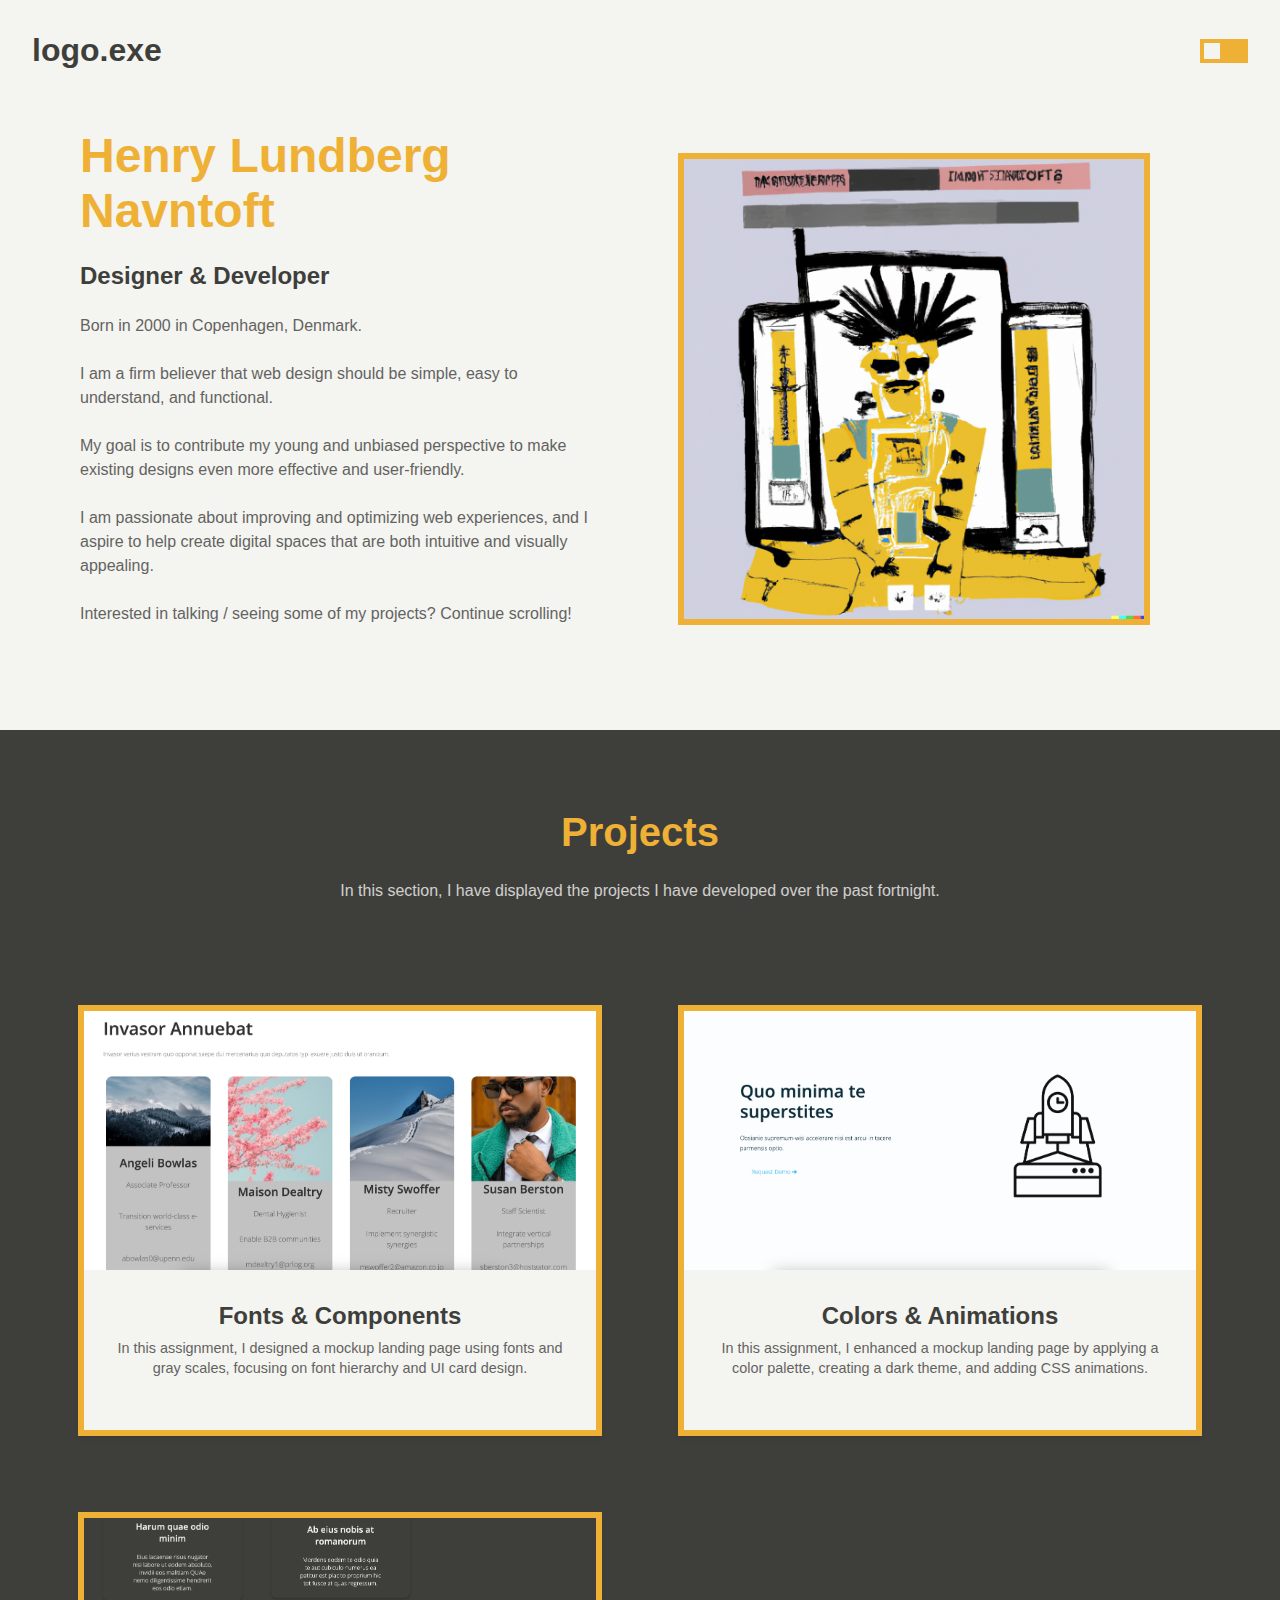
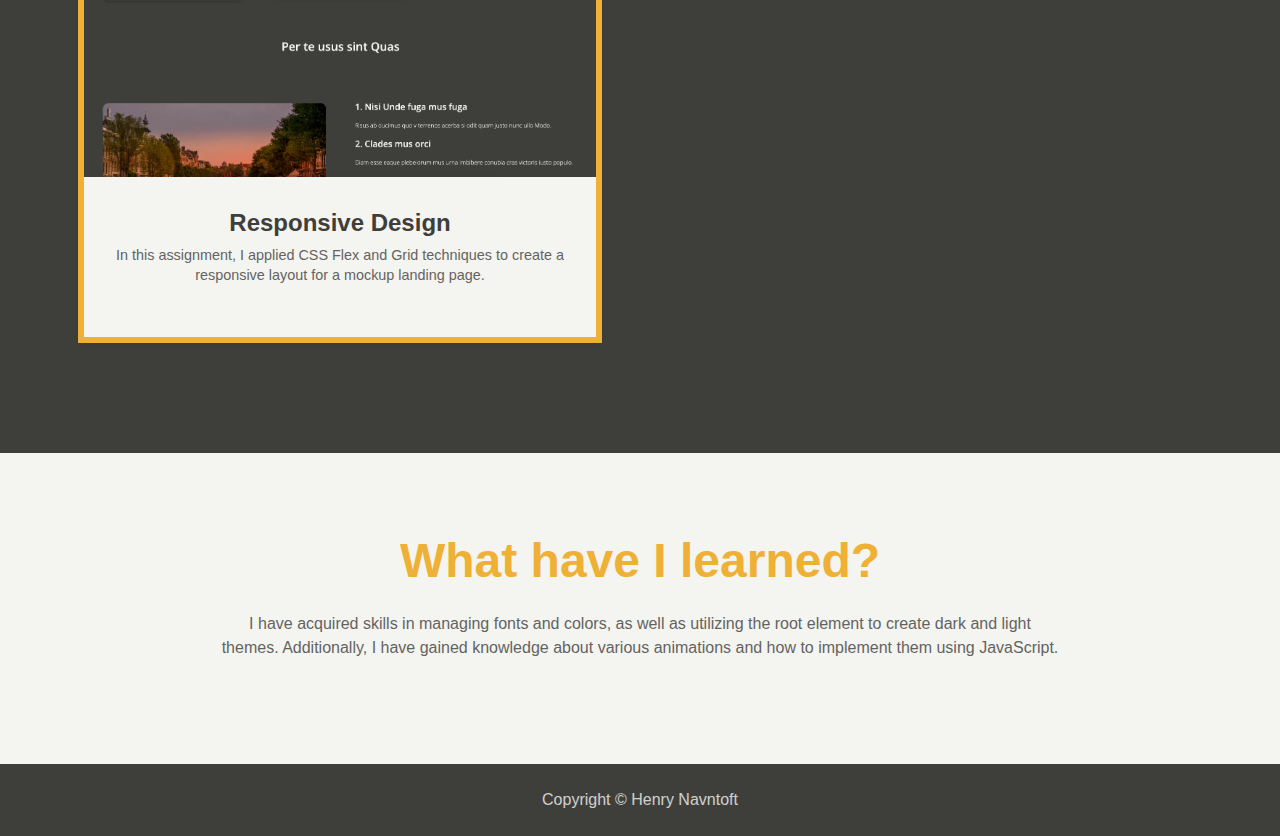
==== index.html @ 44676e31 "SUCCES" ====
<!DOCTYPE html>
<html lang="en" data-theme="light">

<head>
    <meta charset="UTF-8">
    <meta http-equiv="X-UA-Compatible" content="IE=edge">
    <meta name="viewport" content="width=device-width, initial-scale=1.0">
    <link rel="stylesheet" href="style.css">
    <script src="script.js" defer></script>
    <title>Assignment Portfolio</title>
</head>

<body>

    <nav>
        <div class="logo">
            <a href="index.html">logo.exe</a>
        </div>
        <div class="theme-switch-wrapper">
            <label class="theme-switch" for="theme-toggle">
                <input type="checkbox" id="theme-toggle" />
                <div class="slider round"></div>
            </label>
        </div>
    </nav>


    <header id="header ">
        <div class="header_text animated fadeInSlideIn">
            <h1>Henry Lundberg Navntoft</h1>
            <h3>Designer & Developer</h3>
            <p>
                Born in 2000 in Copenhagen, Denmark.
                <br><br>
                I am a firm believer that web design should be simple, easy to understand, and functional.
                <br><br>
                My goal is to contribute my young and unbiased perspective to make existing designs even more effective
                and user-friendly.
                <br><br>
                I am passionate about improving and optimizing web experiences, and I aspire to help create digital
                spaces
                that are both intuitive and visually appealing.
                <br><br>
                Interested in talking / seeing some of my projects? Continue scrolling!
            </p>
        </div>
        <div class="animated fadeInSlideIn">
            <img src="images/profile.png" alt="Henry Lundberg Navntoft">
        </div>
    </header>

    <main>
        <section id="cards">
            <h2>Projects</h2>
            <p class="introP">In this section, I have displayed the projects I have developed over the past fortnight.
            </p>
            <div class="project_cards">
                <!-- Project 1 -->
                <article class="project_card">
                    <a href="font.html">
                        <div class="project_card_graphics">
                            <img src="images/font.png" alt="Fonts and Components">
                        </div>
                        <div class="project_card_text">
                            <h3>Fonts & Components</h3>
                            <p> In this assignment, I designed a mockup landing page using fonts and gray scales,
                                focusing on font
                                hierarchy
                                and UI card design. </p>
                        </div>
                    </a>
                </article>
                <!-- Project 2 -->
                <article class="project_card">
                    <a href="color_ani.html">
                        <div class="project_card_graphics">
                            <img src="images/color_ani.png" alt="Colors and Animations">
                        </div>
                        <div class="project_card_text">
                            <h3>Colors & Animations</h3>
                            <p>In this assignment, I enhanced a mockup landing page by applying a color palette,
                                creating a dark theme,
                                and adding CSS
                                animations.</p>
                        </div>
                    </a>
                </article>
                <!-- Project 3 -->
                <article class="project_card">
                    <a href="res.html">
                        <div class="project_card_graphics">
                            <img src="images/res.png" alt="Responsive Design">
                        </div>
                        <div class="project_card_text">
                            <h3>Responsive Design</h3>
                            <p>In this assignment, I applied CSS Flex and Grid techniques to create a responsive layout
                                for a mockup
                                landing page.</p>
                        </div>

                    </a>
                </article>
            </div>
        </section>

        <section id="what">
            <h1>What have I learned?</h1>
            <p>I have acquired skills in managing fonts and colors, as well as utilizing the root element to create dark
                and light themes. Additionally, I have gained knowledge about various animations and how to implement
                them using JavaScript.</p>
        </section>
    </main>

    <footer>

        <div>

            <p>Copyright &copy; Henry Navntoft</p>

        </div>


    </footer>
</body>

</html>
---- style.css ----
/* CSS Reset */
html {
  box-sizing: border-box;
  scroll-behavior: smooth;
}

*,
*:before,
*:after {
  box-sizing: inherit;
}

body,
h1,
h2,
h3,
h4,
p,
ul,
ol,
li,
figure,
figcaption,
blockquote,
dl,
dd {
  margin: 0;
  padding: 0;
}

ul,
ol {
  list-style: none;
}

img {
  max-width: 100%;
  display: block;
}

/* Base */
@import url("https://fonts.googleapis.com/css2?family=Open+Sans:wght@300;600&display=swap");

body {
  font-family: "Open Sans", sans-serif;
  background-color: var(--primary);
}

/* Typography */
h1,
h2,
h3,
h4 {
  color: var(--secondary);
  font-weight: 600;
  margin-bottom: 1.5rem;
}

h1 {
  font-size: 3rem;
  color: var(--accent);
}

h2 {
  font-size: 2.5rem;
  color: var(--accent);
}

h3 {
  font-size: 1.5rem;
  color: var(--accent);
}

p {
  margin-bottom: 1.5rem;
  font-weight: 300;
  opacity: 0.8;
  line-height: 1.5;
}

a,
button {
  color: var(--secondary);
  font-weight: 300;
  text-decoration: none;
}

/* Theme */
:root[data-theme="dark"] {
  --primary: #3e3e3b;
  --secondary: #f4f4f1;
  --accent: #eeb035;
  --padding_d: 5rem;
  --padding_m: 2rem;
  --border_radius: 1rem;
}

:root[data-theme="light"] {
  --primary: #f4f4f1;
  --secondary: #3e3e3b;
  --accent: #eeb035;
  --padding_d: 5rem;
  --padding_m: 2rem;
  --border_radius: 1rem;
}

/* Layout */

/* Components */
img {
  outline: 6px solid var(--accent);
  outline-offset: -4px;
}

button {
  border: none;
  background-color: var(--accent);
  font-size: 1.2rem;
  font-weight: 600;
  padding: 10px 20px;
  cursor: pointer;
  transition: all 0.2s ease-in-out;
}

button:hover {
  background-color: var(--primary);
}

/* Header */

header button {
  display: inline-block;
  margin: 1rem;
}

header {
  display: grid;
  grid-template-columns: 1fr;
  gap: 5rem;
  align-items: center;
  justify-content: center;
  padding: var(--padding_d);
  margin-top: 3rem;
  text-align: center;
}

header h3 {
  color: var(--secondary);
}

header p {
  color: var(--secondary);
}

header img {
  width: 90%;
}

@media (min-width: 1000px) {
  header {
    grid-template-columns: repeat(2, 1fr);
    text-align: left;
  }
}

/*CARDS*/

#cards {
  text-align: center;
  background-color: var(--secondary);
  padding-bottom: var(--padding_m);
}

#cards h2 {
  color: var(--accent);
  padding-top: var(--padding_d);
}

#cards .introP {
  color: var(--primary);
  padding-left: var(--padding_m);
  padding-right: var(--padding_m);
}

.project_cards {
  display: grid;
  grid-template-columns: repeat(auto-fit, minmax(350px, 1fr));
  gap: var(--padding_d);
  padding: var(--padding_d);
  align-items: stretch;
  justify-content: center;
}

/* Project Cards */
.project_card {
  background-color: var(--primary);
  box-shadow: 0px 4px 6px rgba(0, 0, 0, 0.1);
  display: flex;
  flex-direction: column;
  overflow: hidden;
  transition: 0.3s;
  outline: 6px solid var(--accent);
  outline-offset: -4px;
}

.project_card:hover {
  transform: translateY(-8px);
  box-shadow: 0px 6px 10px rgba(0, 0, 0, 0.2);
}

.project_cards img {
  width: 100%;
  height: auto;
  object-fit: cover;
  outline: 0px solid var(--primary);
  outline-offset: -4px;
}

.project_card_text {
  padding: var(--padding_m);
  display: flex;
  flex-direction: column;
}

.project_cards h3 {
  color: var(--secondary);
  margin-bottom: 0.5rem;
}

.project_cards p {
  color: var(--secondary);
  font-size: 0.9rem;
  line-height: 1.4;
  flex-grow: 1;
}

/*NAV*/

nav {
  display: flex;
  justify-content: space-between;
  align-items: center;
  padding: 2rem;
  background-color: var(--primary);
  position: fixed;
  top: 0;
  left: 0;
  right: 0;
  z-index: 1000;
}

.logo a {
  font-size: 2rem;
  font-weight: 600;
  color: var(--secondary);
  text-decoration: none;
}

.logo a:hover {
  color: var(--accent);
  transition: 0.7s;
}

.theme-switch-wrapper {
  display: flex;
  align-items: center;
  border-radius: var(--border_radius);
}

.theme-switch {
  display: inline-block;
  height: 24px;
  position: relative;
  width: 48px;
}

.theme-switch input {
  display: none;
}

.slider {
  background-color: var(--accent);
  bottom: 0;
  cursor: pointer;
  left: 0;
  position: absolute;
  right: 0;
  top: 0;
  transition: 0.4s;
}

.slider:before {
  background-color: var(--primary);
  bottom: 4px;
  content: "";
  height: 16px;
  left: 4px;
  position: absolute;
  transition: 0.4s;
  width: 16px;
}

input:checked + .slider {
  background-color: var(--accent);
}

input:checked + .slider:before {
  transform: translateX(24px);
}

/* Footer */
footer {
  background-color: var(--secondary);
  color: var(--primary);
  display: flex;
  flex-wrap: wrap;
  justify-content: center;
  padding-top: 1.5rem;
}

/*WHAT HAVE I LEARNED*/

#what {
  text-align: center;
  padding: var(--padding_d);
  margin: auto;
  max-width: 1000px;
}

#what p {
  color: var(--secondary);
}

/*TIME FOR ANIMATION*/

@keyframes fadeInSlideIn {
  0% {
    opacity: 0;
    transform: translateY(30px);
  }
  100% {
    opacity: 1;
    transform: translateY(0);
  }
}

.header_img {
  display: flex;
  flex-direction: column;
  justify-content: center;
  align-items: center;
}

.animated {
  animation-duration: 1s;
  animation-fill-mode: both;
}

.fadeInSlideIn {
  animation-name: fadeInSlideIn;
}
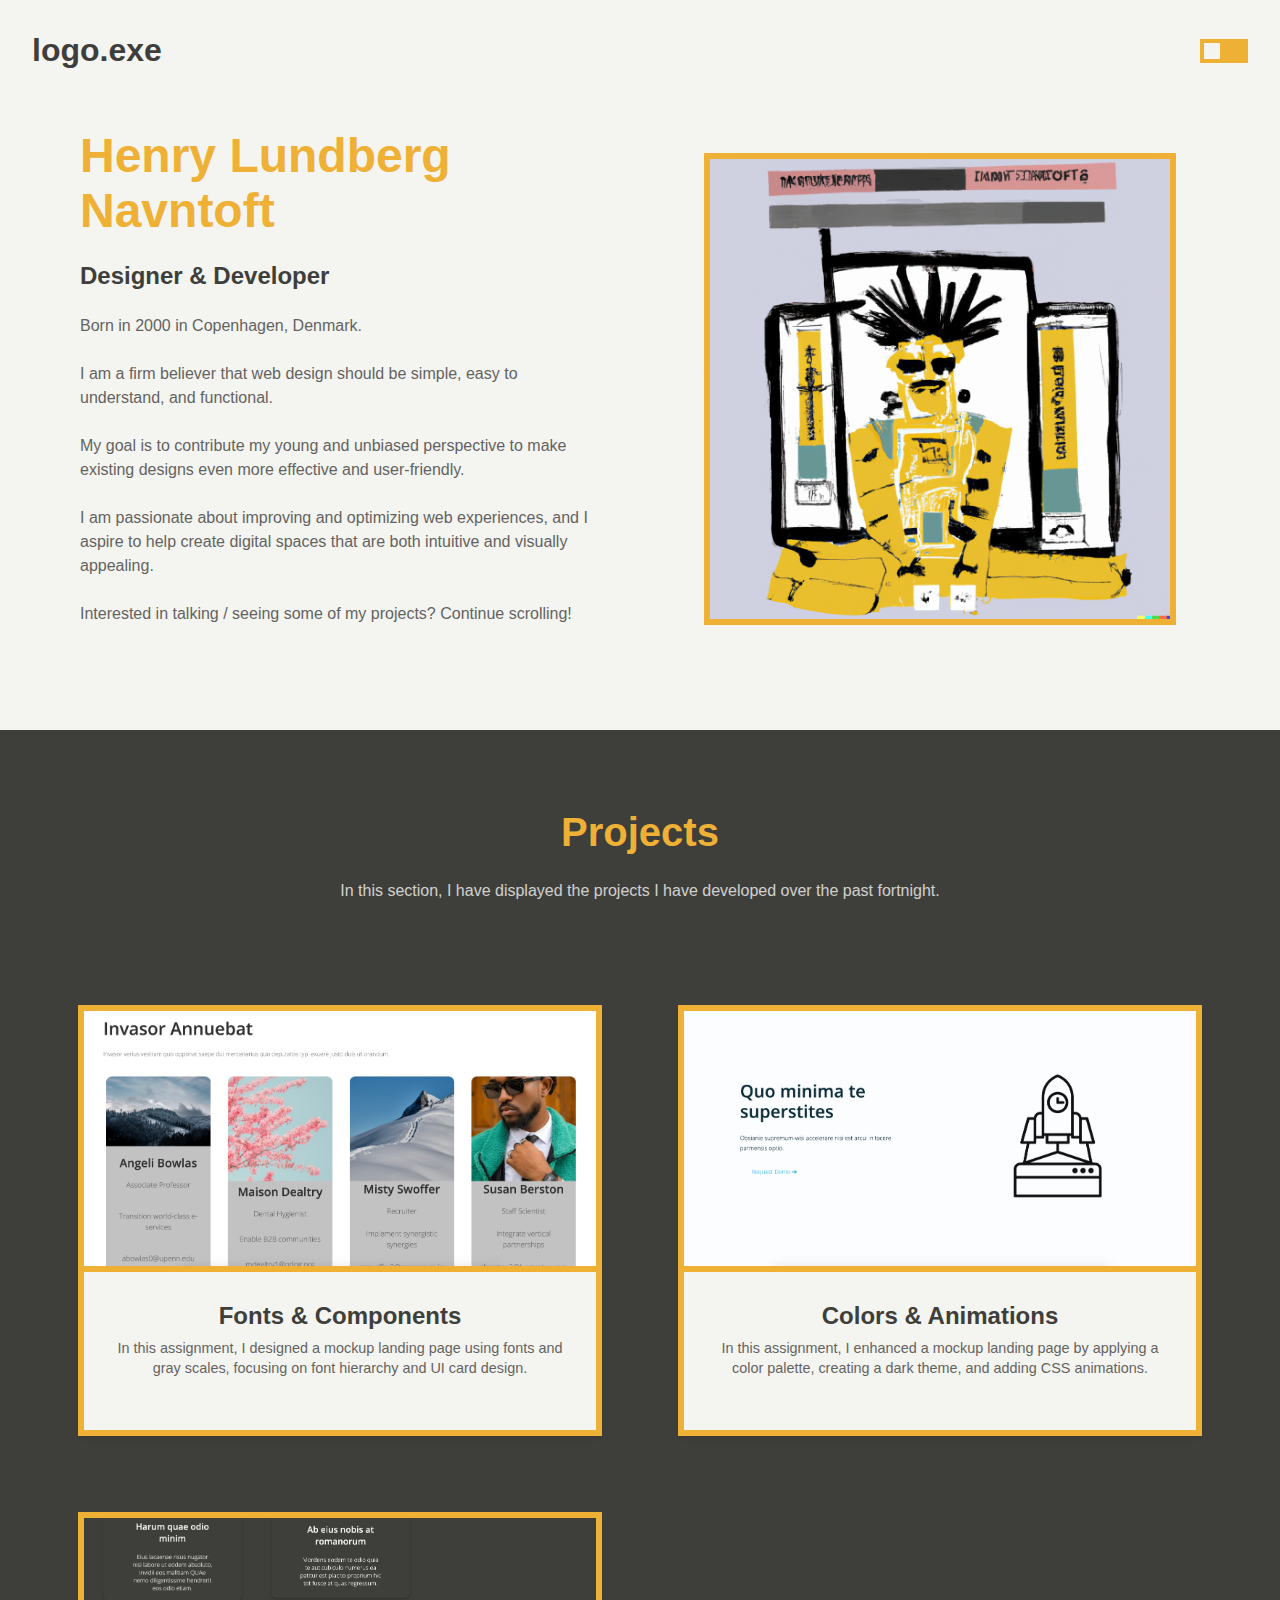
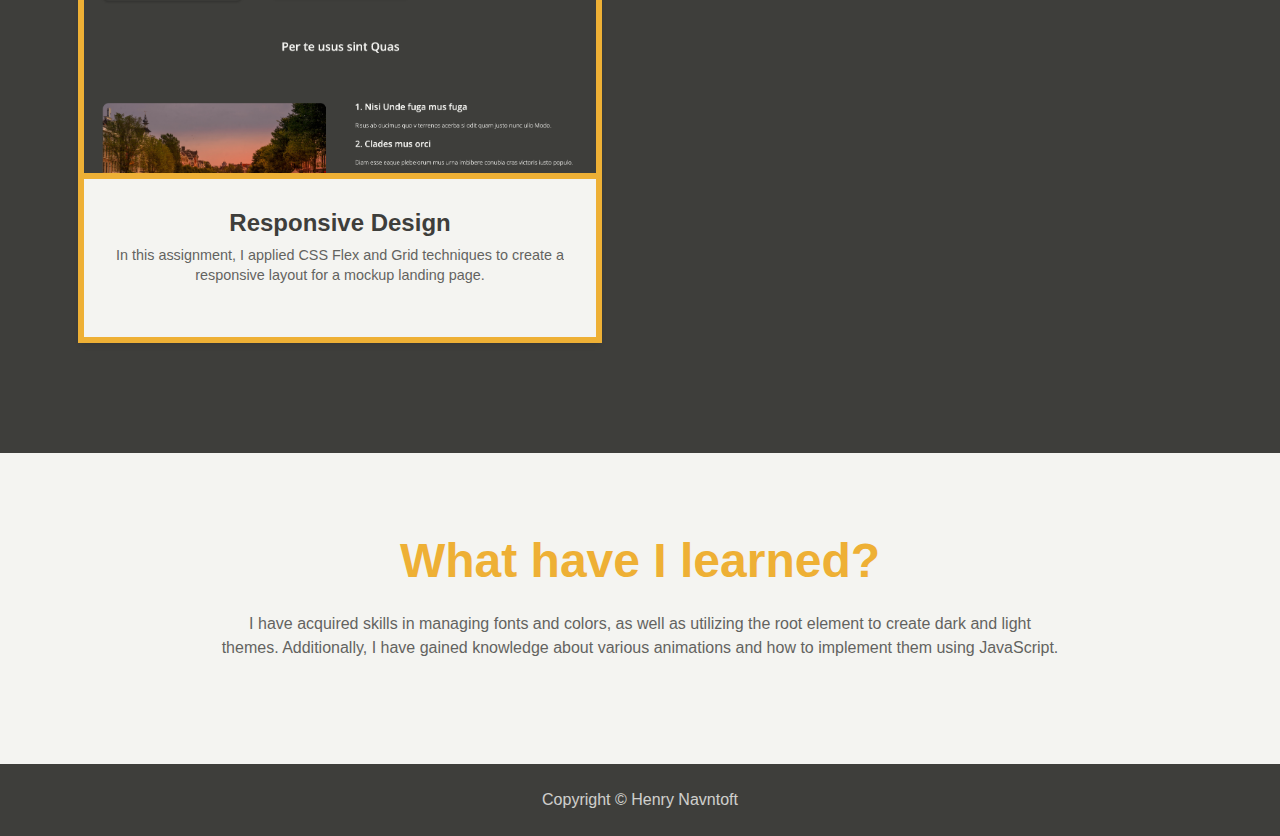
==== commit f2298283: "FINAL" ====
--- a/index.html
+++ b/index.html
@@ -44,7 +44,7 @@
                 Interested in talking / seeing some of my projects? Continue scrolling!
             </p>
         </div>
-        <div class="animated fadeInSlideIn">
+        <div class=" header_img animated fadeInSlideIn">
             <img src="images/profile.png" alt="Henry Lundberg Navntoft">
         </div>
     </header>
--- a/style.css
+++ b/style.css
@@ -212,7 +212,7 @@
   width: 100%;
   height: auto;
   object-fit: cover;
-  outline: 0px solid var(--primary);
+  outline: 6px solid var(--accent);
   outline-offset: -4px;
 }
 
